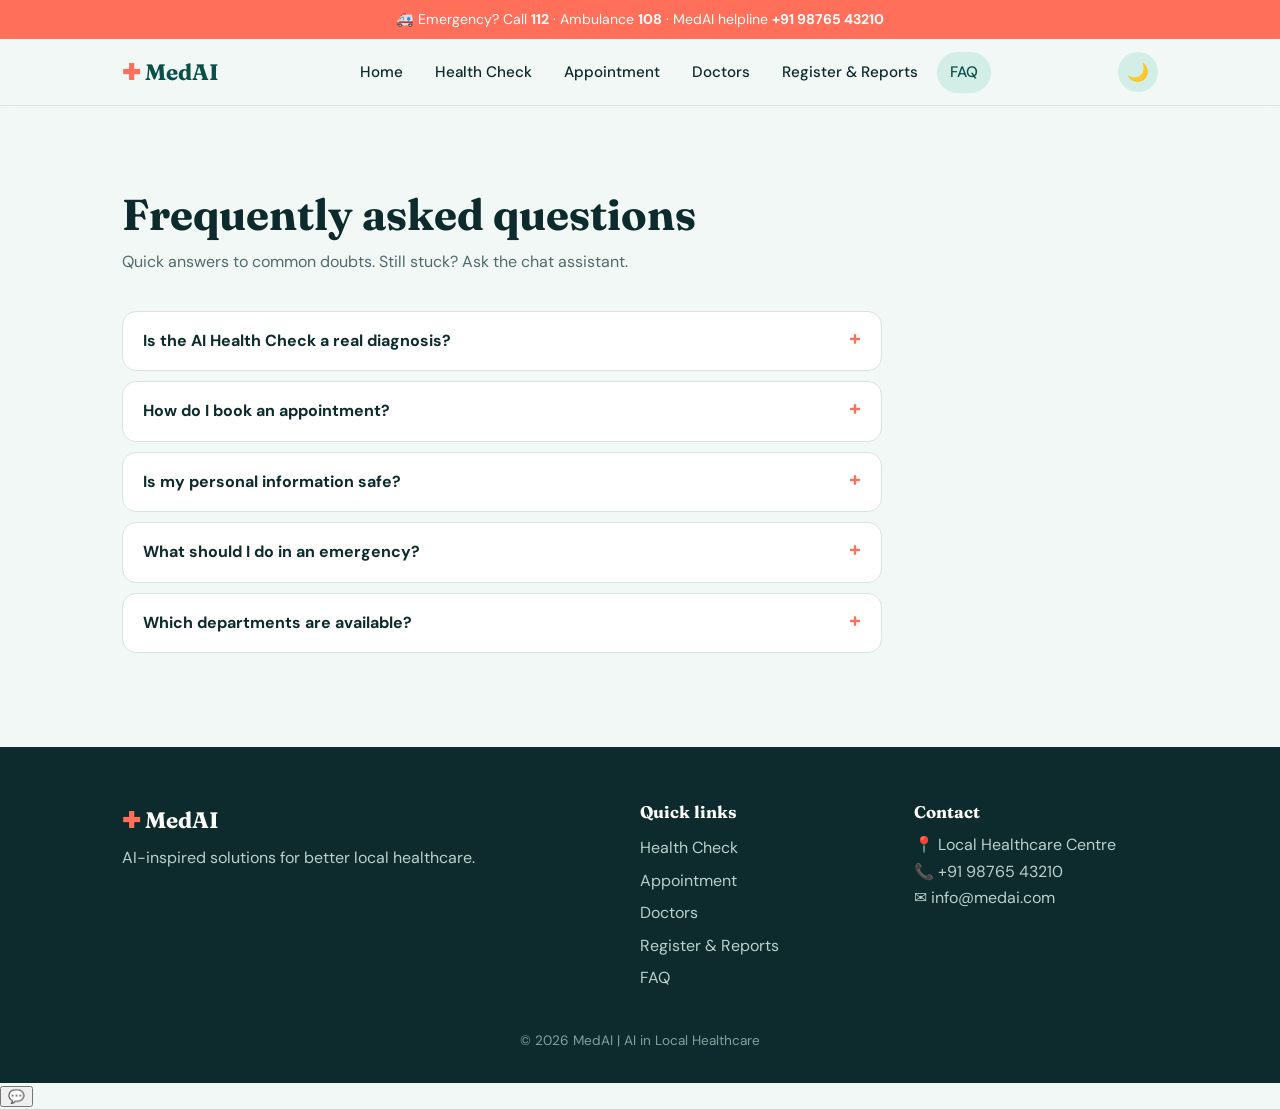
==== faq.html @ 2ed01710 "Add files via upload" ====
<!DOCTYPE html>
<html lang="en">
<head>
<meta charset="UTF-8">
<meta name="viewport" content="width=device-width, initial-scale=1">
<title>FAQ | MedAI</title>
<meta name="description" content="MedAI: AI-inspired solutions for better local healthcare.">
<link rel="preconnect" href="https://fonts.googleapis.com">
<link rel="preconnect" href="https://fonts.gstatic.com" crossorigin>
<link href="https://fonts.googleapis.com/css2?family=Fraunces:opsz,wght@9..144,500;9..144,700&family=DM+Sans:wght@400;500;700&display=swap" rel="stylesheet">
<script>try{var t=localStorage.getItem('medai-dark');if(t===null?matchMedia('(prefers-color-scheme:dark)').matches:t==='1')document.documentElement.dataset.theme='dark'}catch(e){}</script>
<link rel="stylesheet" href="style.css">
</head>
<body>
<main id="main">
<section id="faq"><div class="wrap">
<h2>Frequently asked questions</h2>
<p class="lead">Quick answers to common doubts. Still stuck? Ask the chat assistant.</p>
<details><summary>Is the AI Health Check a real diagnosis?</summary><p>No. It compares your symptoms with a small demonstration database for learning purposes. Always consult a qualified doctor for medical concerns.</p></details>
<details><summary>How do I book an appointment?</summary><p>Open the Appointment page, enter your details, choose a department and date, then confirm.</p></details>
<details><summary>Is my personal information safe?</summary><p>Privacy is a core challenge in healthcare AI. In this demo, form details stay in your browser and are not sent anywhere.</p></details>
<details><summary>What should I do in an emergency?</summary><p>Call 112 or ambulance service 108 straight away. Do not wait for an online result.</p></details>
<details><summary>Which departments are available?</summary><p>General Medicine, Cardiology, Pediatrics, Dermatology and Orthopedics.</p></details>
</div></section>
</main>
<script src="config.js"></script>
<script src="app.js"></script>
<script src="pages.js"></script>
</body>
</html>
---- style.css ----
:root{--bg:#F2F8F6;--ink:#0D2B2C;--mute:#4F6B6C;--teal:#0F766E;--deep:#0A4F4A;--mint:#D3EEE6;--coral:#FF6F59;--card:#fff;--line:#D5E6E1;--r:18px;--hdr:rgba(242,248,246,.88);--soft:#E6F2EE;--pro:#EAF7F2;--con:#FFF4F1;--notebg:#FFF1EE;--noteink:#5a2a22}
[data-theme=dark]{--bg:#09191A;--ink:#E3F0ED;--mute:#97B3AF;--teal:#34C2B3;--deep:#0E4A45;--mint:#123B38;--card:#102526;--line:#224445;--hdr:rgba(9,25,26,.88);--soft:#0D2122;--pro:#0F2E2B;--con:#2E1A17;--notebg:#2E1A17;--noteink:#FFD2C9}
[data-theme=dark] .btn,[data-theme=dark] .chip[aria-pressed=true],[data-theme=dark] .m.me,[data-theme=dark] #cf button{color:#04201E}
[data-theme=dark] .btn.alt,[data-theme=dark] .pill{color:var(--teal)}
[data-theme=dark] .logo{color:#fff}
[data-theme=dark] .btn:hover{background:#5FD6C9}
[data-theme=dark] .btn.alt:hover{background:var(--mint)}
*{box-sizing:border-box;margin:0}
html{scroll-behavior:smooth;scroll-padding-top:72px}
body{font:16px/1.65 'DM Sans',system-ui,sans-serif;background:var(--bg);color:var(--ink)}
h1,h2,h3{font-family:Fraunces,Georgia,serif;line-height:1.15;font-weight:700}
h2{font-size:clamp(1.9rem,4vw,2.7rem);margin-bottom:.6rem}
a{color:inherit}
:focus-visible{outline:3px solid var(--coral);outline-offset:2px}
.wrap{max-width:1080px;margin:auto;padding:0 22px}
section{padding:84px 0}
.lead{color:var(--mute);max-width:56ch;margin-bottom:2.2rem}
/* nav */
header{position:sticky;top:0;z-index:20;background:var(--hdr);backdrop-filter:blur(12px);border-bottom:1px solid var(--line)}
nav{display:flex;align-items:center;justify-content:space-between;height:66px}
.logo{font:700 1.4rem Fraunces,serif;text-decoration:none;color:var(--deep)}
.logo b{color:var(--coral)}
.links{display:flex;gap:6px;list-style:none;padding:0}
.links a{display:block;padding:8px 13px;border-radius:99px;text-decoration:none;font-weight:500;font-size:.95rem}
.links a:hover{background:var(--mint)}
.menu{display:none;background:none;border:0;font-size:1.6rem;cursor:pointer;color:var(--ink)}
.btn{display:inline-block;border:0;cursor:pointer;font:700 1rem 'DM Sans',sans-serif;padding:14px 26px;border-radius:99px;background:var(--teal);color:#fff;text-decoration:none;transition:transform .15s,background .15s}
.btn:hover{background:var(--deep);transform:translateY(-2px)}
.btn.alt{background:transparent;color:var(--deep);box-shadow:inset 0 0 0 2px var(--teal)}
.btn.alt:hover{background:var(--mint)}
.btn.coral{background:var(--coral)}
/* hero */
.hero{padding:70px 0 0;background:radial-gradient(900px 400px at 85% 0,var(--mint),transparent 70%)}
.hero .wrap{display:grid;grid-template-columns:1.15fr .85fr;gap:40px;align-items:center}
.pill{display:inline-block;background:var(--mint);color:var(--deep);padding:6px 14px;border-radius:99px;font-weight:700;font-size:.85rem;margin-bottom:1.1rem}
.hero h1{font-size:clamp(2.6rem,6vw,4.4rem);margin-bottom:1.1rem;letter-spacing:-.02em}
.hero h1 em{font-style:italic;color:var(--teal)}
.hero p{color:var(--mute);font-size:1.12rem;max-width:46ch;margin-bottom:1.8rem}
.cta{display:flex;gap:12px;flex-wrap:wrap}
.monitor{background:var(--deep);color:#fff;border-radius:26px;padding:24px;box-shadow:0 30px 60px -25px rgba(10,79,74,.6)}
.monitor header{all:unset;display:flex;justify-content:space-between;font-size:.85rem;opacity:.85}
.live{display:flex;align-items:center;gap:7px}
.live i{width:9px;height:9px;border-radius:50%;background:#5CF2B4;animation:blink 1.6s infinite}
@keyframes blink{50%{opacity:.25}}
.monitor svg{width:100%;margin:22px 0 14px;display:block}
.ecg{fill:none;stroke:#5CF2B4;stroke-width:3;stroke-linecap:round;stroke-linejoin:round;stroke-dasharray:900;stroke-dashoffset:900;animation:draw 3.2s ease-out forwards,loop 3.2s 3.2s linear infinite}
@keyframes draw{to{stroke-dashoffset:0}}
@keyframes loop{0%{stroke-dashoffset:0}100%{stroke-dashoffset:-900}}
.stats{display:grid;grid-template-columns:repeat(3,1fr);gap:10px;text-align:center}
.stats div{background:rgba(255,255,255,.08);border-radius:12px;padding:10px 4px}
.stats b{display:block;font:700 1.3rem Fraunces,serif}
.stats span{font-size:.75rem;opacity:.8}
/* about */
.grid4{display:grid;grid-template-columns:repeat(auto-fit,minmax(230px,1fr));gap:18px}
.card{background:var(--card);border:1px solid var(--line);border-radius:var(--r);padding:26px}
.ic{width:46px;height:46px;border-radius:14px;background:var(--mint);display:grid;place-items:center;font-size:1.4rem;margin-bottom:14px}
.card h3{font-size:1.25rem;margin-bottom:6px}
.card p{color:var(--mute);font-size:.96rem}
/* checker */
.band{background:var(--deep);color:#fff}
.band .lead{color:#B9D8D3}
.checker{display:grid;grid-template-columns:1.1fr .9fr;gap:22px;align-items:start}
.panel{background:var(--card);color:var(--ink);border-radius:24px;padding:28px}
.panel h3{font-size:1.25rem;margin-bottom:4px}
.chips{display:flex;flex-wrap:wrap;gap:10px;margin:18px 0 22px}
.chip{cursor:pointer;border:2px solid var(--line);background:var(--card);border-radius:99px;padding:9px 16px;font:500 .95rem 'DM Sans',sans-serif;transition:all .15s;color:var(--ink)}
.chip:hover{border-color:var(--teal)}
.chip[aria-pressed=true]{background:var(--teal);border-color:var(--teal);color:#fff}
.result{min-height:240px}
.res-item{border:1px solid var(--line);border-radius:14px;padding:14px 16px;margin-top:12px;animation:pop .35s}
@keyframes pop{from{opacity:0;transform:scale(.96)}}
.bar{height:8px;border-radius:9px;background:var(--mint);margin:8px 0;overflow:hidden}
.bar i{display:block;height:100%;background:linear-gradient(90deg,var(--teal),var(--coral));border-radius:9px}
.note{background:var(--notebg);border-left:4px solid var(--coral);padding:12px 14px;border-radius:10px;font-size:.88rem;margin-top:16px;color:var(--noteink)}
/* forms */
.form{background:var(--card);border:1px solid var(--line);border-radius:24px;padding:30px;display:grid;grid-template-columns:1fr 1fr;gap:16px;max-width:760px}
.form .full{grid-column:1/-1}
label{display:block;font-weight:700;font-size:.88rem;margin-bottom:5px}
input,select,textarea{width:100%;font:inherit;padding:12px 14px;border:2px solid var(--line);border-radius:12px;background:var(--bg);color:var(--ink)}
input:focus,select:focus,textarea:focus{outline:none;border-color:var(--teal);background:var(--card)}
.ok{display:none;grid-column:1/-1;background:var(--mint);color:var(--deep);padding:14px 16px;border-radius:12px;font-weight:500}
/* staff */
.doc{text-align:center}
.av{width:84px;height:84px;border-radius:50%;margin:0 auto 14px;display:grid;place-items:center;font:700 1.7rem Fraunces,serif;color:#fff;background:linear-gradient(135deg,var(--teal),var(--deep))}
.doc:nth-child(2) .av{background:linear-gradient(135deg,var(--coral),#c9442f)}
.doc:nth-child(4) .av{background:linear-gradient(135deg,#7fb8ad,var(--teal))}
.doc small{display:block;color:var(--teal);font-weight:700;margin-bottom:2px}
.doc .btn{margin-top:14px;padding:9px 20px;font-size:.9rem}
dialog{background:var(--card);color:var(--ink);border:0;border-radius:24px;padding:32px;max-width:420px;width:90%;box-shadow:0 30px 80px rgba(0,0,0,.3)}
dialog::backdrop{background:rgba(13,43,44,.55);backdrop-filter:blur(3px)}
/* pros cons */
.two{display:grid;grid-template-columns:1fr 1fr;gap:20px}
.two .card ul{padding-left:0;list-style:none;margin-top:12px}
.two li{padding:9px 0 9px 30px;border-top:1px solid var(--line);position:relative}
.pro li:before{content:"✓";position:absolute;left:0;color:var(--teal);font-weight:700}
.con li:before{content:"!";position:absolute;left:5px;color:var(--coral);font-weight:700}
.pro{background:var(--pro)}.con{background:var(--con)}
/* extras */
.alert{background:var(--coral);color:#fff;text-align:center;font-size:.88rem;padding:8px 14px}
.tg{background:var(--mint);border:0;width:40px;height:40px;border-radius:50%;cursor:pointer;font-size:1.1rem}
.tools{display:grid;grid-template-columns:1fr 1fr;gap:20px}
.tools .row{display:grid;grid-template-columns:1fr 1fr;gap:12px;margin:14px 0}
.gauge{position:relative;height:12px;border-radius:9px;margin:26px 0 8px;background:linear-gradient(90deg,#5CB8E6 0 18%,#4CC38A 18% 50%,#F5B84C 50% 75%,#FF6F59 75%)}
.gauge i{position:absolute;top:-6px;width:6px;height:24px;border-radius:4px;background:var(--ink);left:0;transition:left .5s}
.big{font:700 2.4rem Fraunces,serif;color:var(--teal);line-height:1}
details{background:var(--card);border:1px solid var(--line);border-radius:14px;padding:16px 20px;margin-bottom:10px;max-width:760px}
summary{cursor:pointer;font-weight:700;list-style:none;display:flex;justify-content:space-between;gap:12px}
summary::after{content:"+";color:var(--coral);font-size:1.3rem;line-height:1}
details[open] summary::after{content:"–"}
details p{color:var(--mute);margin-top:10px}
.acts{display:flex;flex-wrap:wrap;gap:6px;margin-top:10px}
.acts button,.acts a{text-decoration:none;border:0;border-radius:99px;background:var(--coral);color:#fff;padding:7px 12px;font:700 .8rem 'DM Sans',sans-serif;cursor:pointer}
.acts button:hover,.acts a:hover{filter:brightness(.92)}
/* footer */
footer{background:var(--ink);color:#B9D0CD;padding:56px 0 30px}
footer .wrap{display:grid;grid-template-columns:2fr 1fr 1fr;gap:30px}
footer h3{color:#fff;font-size:1.05rem;margin-bottom:10px}
footer a{display:block;text-decoration:none;padding:3px 0}
footer a:hover{color:#fff}
.copy{text-align:center;margin-top:36px;font-size:.85rem;opacity:.7}
/* theme */
const th=$('#theme');
function setT(d){document.documentElement.dataset.theme=d?'dark':'';th.textContent=d?'☀️':'🌙';try{localStorage.setItem('medai-dark',d?1:0)}catch(e){}}
let sv=null;try{sv=localStorage.getItem('medai-dark')}catch(e){}
setT(sv===null?matchMedia('(prefers-color-scheme:dark)').matches:sv==='1');
th.onclick=()=>setT(document.documentElement.dataset.theme!=='dark');
/* BMI + water */
$('#bcalc').onclick=()=>{const h=+$('#bh').value/100,w=+$('#bw').value;if(!h||!w){$('#bout').textContent='Please enter a valid height and weight.';return}
const b=w/(h*h),c=b<18.5?'Underweight':b<25?'Healthy range':b<30?'Overweight':'Obesity range';
const pos=Math.min(100,Math.max(0,(b-12)/(40-12)*100));
$('#bout').innerHTML=`<span class="big">${b.toFixed(1)}</span> <b>${c}</b><div class="gauge"><i style="left:calc(${pos}% - 3px)"></i></div><small style="color:var(--mute)">BMI is a general screen and doesn’t reflect muscle, age or health history. Ask a doctor for personal advice.</small>`};
$('#wcalc').onclick=()=>{const w=+$('#ww').value;if(!w){$('#wout').textContent='Please enter a valid weight.';return}
const l=w*.035+ +$('#wa').value;$('#wout').innerHTML=`<span class="big">${l.toFixed(1)} L</span> <b>per day</b><p style="color:var(--mute);margin-top:6px">That’s about ${Math.round(l*1000/250)} glasses of 250 ml. Needs rise in hot weather or when you’re unwell.</p>`};
/* chatbot */
#fab{position:fixed;right:22px;bottom:22px;z-index:40;width:64px;height:64px;border-radius:50%;border:0;background:var(--coral);color:#fff;font-size:1.7rem;cursor:pointer;box-shadow:0 12px 30px -6px rgba(255,111,89,.7);transition:transform .2s}
#fab:hover{transform:scale(1.08)}
#chat{position:fixed;right:22px;bottom:100px;z-index:40;width:min(380px,calc(100vw - 32px));height:min(540px,calc(100vh - 130px));background:var(--card);border-radius:24px;box-shadow:0 30px 80px -10px rgba(13,43,44,.45);display:none;flex-direction:column;overflow:hidden;border:1px solid var(--line)}
#chat.open{display:flex;animation:pop .3s}
.ch{background:var(--deep);color:#fff;padding:16px 18px;display:flex;align-items:center;gap:12px}
.ch .av2{width:40px;height:40px;border-radius:50%;background:var(--coral);display:grid;place-items:center;font-size:1.2rem}
.ch small{display:block;opacity:.75;font-size:.78rem}
.ch button{margin-left:auto;background:none;border:0;color:#fff;font-size:1.5rem;cursor:pointer}
#msgs{flex:1;overflow-y:auto;padding:16px;display:flex;flex-direction:column;gap:10px;background:var(--bg)}
.m{max-width:85%;padding:10px 14px;border-radius:16px;font-size:.93rem;animation:pop .25s;white-space:pre-line}
.m.bot{background:var(--card);border:1px solid var(--line);border-bottom-left-radius:4px;align-self:flex-start}
.m.me{background:var(--teal);color:#fff;border-bottom-right-radius:4px;align-self:flex-end}
.qr{display:flex;flex-wrap:wrap;gap:6px;padding:8px 12px 0;background:var(--bg)}
.qr button{border:1px solid var(--teal);background:var(--card);color:var(--deep);border-radius:99px;padding:5px 12px;font:500 .8rem 'DM Sans',sans-serif;cursor:pointer}
.qr button:hover{background:var(--mint)}
#cf{display:flex;gap:8px;padding:12px;background:var(--bg)}
#cf input{border-radius:99px}
#cf button{border:0;border-radius:99px;background:var(--teal);color:#fff;padding:0 18px;font-weight:700;cursor:pointer}
@media(max-width:820px){
.tools{grid-template-columns:1fr}
.hero .wrap,.checker,.two,footer .wrap{grid-template-columns:1fr}
.menu{display:block}
.links{display:none;position:absolute;top:66px;left:0;right:0;flex-direction:column;background:var(--bg);padding:12px 22px 18px;border-bottom:1px solid var(--line)}
.links.show{display:flex}
.form{grid-template-columns:1fr}
section{padding:60px 0}}
@media(prefers-reduced-motion:reduce){*{animation:none!important;scroll-behavior:auto!important}.ecg{stroke-dashoffset:0}}

.links a.on{background:var(--mint);color:var(--deep)}
[data-theme=dark] .links a.on{color:var(--teal)}
.lnk{display:block;text-decoration:none;color:inherit;transition:transform .15s,box-shadow .15s}
.lnk:hover{transform:translateY(-4px);box-shadow:0 16px 30px -18px rgba(10,79,74,.5)}
#toast{position:fixed;left:50%;bottom:24px;transform:translate(-50%,30px);opacity:0;background:var(--ink);color:var(--bg);padding:12px 20px;border-radius:14px;z-index:60;max-width:90vw;pointer-events:none;transition:.3s}
#toast.show{opacity:1;transform:translate(-50%,0)}
.ok a{color:var(--deep);font-weight:700}
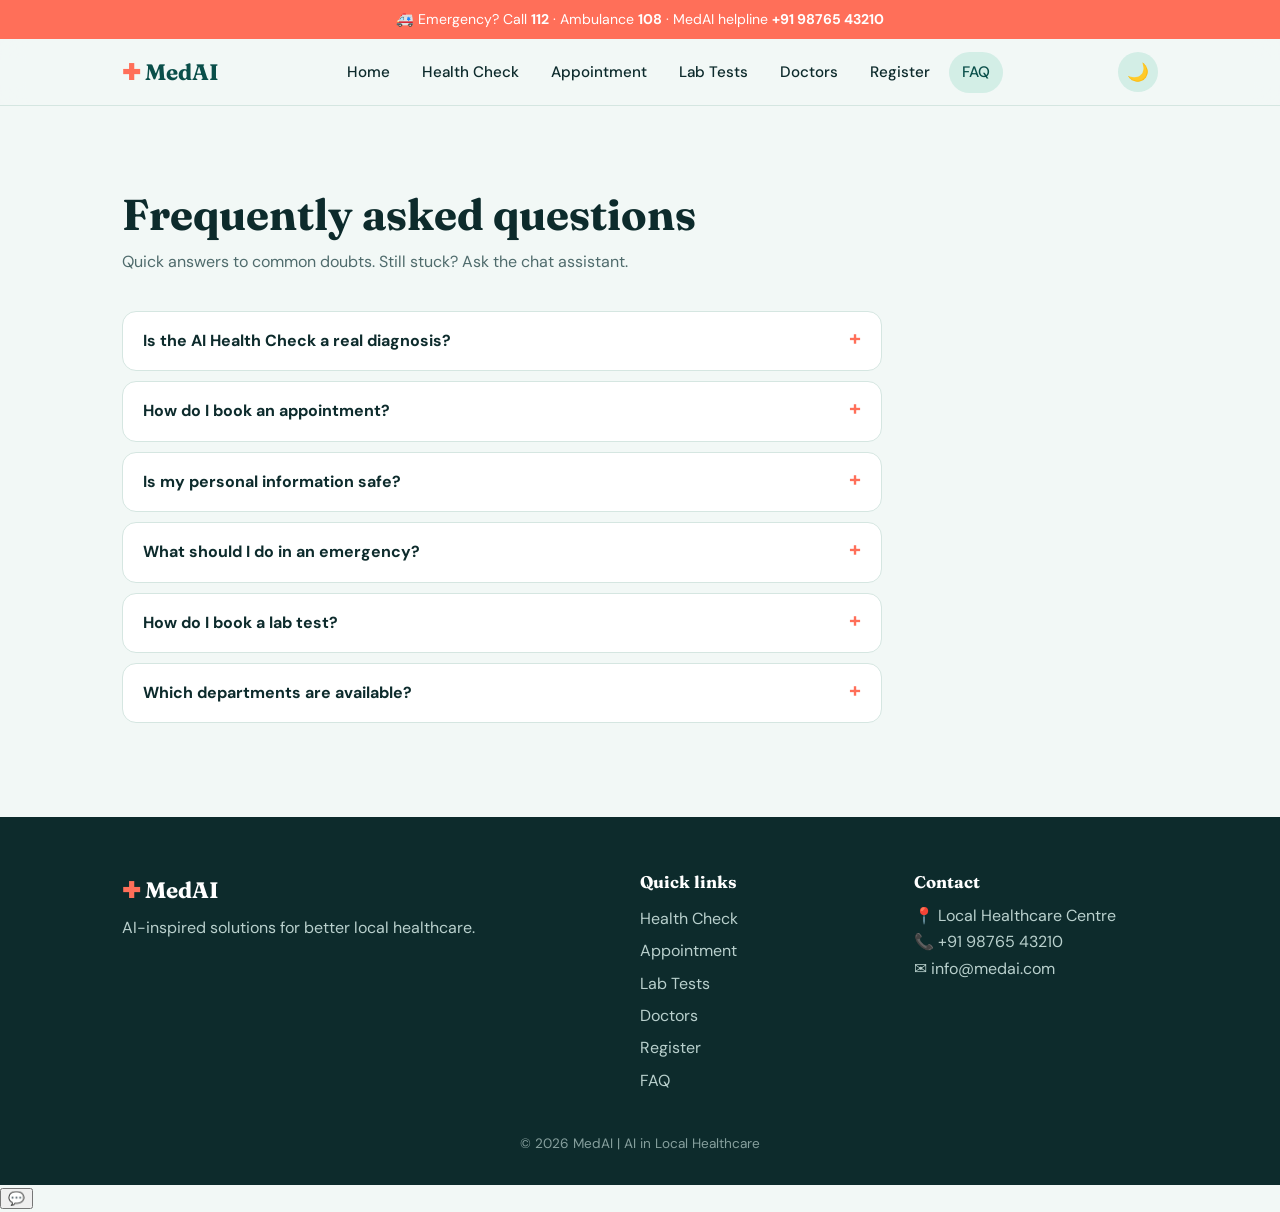
==== commit 3d27f9ac: "Add files via upload" ====
--- a/faq.html
+++ b/faq.html
@@ -20,6 +20,7 @@
 <details><summary>How do I book an appointment?</summary><p>Open the Appointment page, enter your details, choose a department and date, then confirm.</p></details>
 <details><summary>Is my personal information safe?</summary><p>Privacy is a core challenge in healthcare AI. In this demo, form details stay in your browser and are not sent anywhere.</p></details>
 <details><summary>What should I do in an emergency?</summary><p>Call 112 or ambulance service 108 straight away. Do not wait for an online result.</p></details>
+<details><summary>How do I book a lab test?</summary><p>Open the Lab Tests page, select the tests you need, choose a date and time slot, and pick lab visit or home sample collection. You’ll get a confirmation by notification and email.</p></details>
 <details><summary>Which departments are available?</summary><p>General Medicine, Cardiology, Pediatrics, Dermatology and Orthopedics.</p></details>
 </div></section>
 </main>
--- a/style.css
+++ b/style.css
@@ -168,3 +168,18 @@
 #toast{position:fixed;left:50%;bottom:24px;transform:translate(-50%,30px);opacity:0;background:var(--ink);color:var(--bg);padding:12px 20px;border-radius:14px;z-index:60;max-width:90vw;pointer-events:none;transition:.3s}
 #toast.show{opacity:1;transform:translate(-50%,0)}
 .ok a{color:var(--deep);font-weight:700}
+
+.tgrid{display:grid;grid-template-columns:repeat(auto-fill,minmax(250px,1fr));gap:14px;margin-bottom:30px}
+.tcard{text-align:left;cursor:pointer;background:var(--card);border:2px solid var(--line);border-radius:var(--r);padding:18px;font:inherit;color:var(--ink);transition:.15s;position:relative}
+.tcard:hover{border-color:var(--teal)}
+.tcard[aria-pressed=true]{border-color:var(--teal);background:var(--mint)}
+.tcard[aria-pressed=true]::after{content:"✓";position:absolute;top:12px;right:14px;color:var(--teal);font-weight:700}
+.tcard b{display:block;font-size:1.02rem;padding-right:18px}
+.tcard small{color:var(--mute);display:block;margin:4px 0 10px;line-height:1.4}
+.tcard .pr{font:700 1.15rem Fraunces,serif;color:var(--teal)}
+.sum{background:var(--mint);border-radius:14px;padding:16px 18px;line-height:1.7}
+.opt{display:flex;gap:10px;align-items:center;font-weight:500;margin:8px 0 0}
+.opt input{width:auto}
+.bk{display:flex;justify-content:space-between;align-items:center;gap:12px;flex-wrap:wrap;border:1px solid var(--line);background:var(--card);border-radius:14px;padding:14px 16px;margin-bottom:10px;max-width:860px}
+.bk .btn{padding:7px 18px;font-size:.85rem}
+@media(max-width:1040px){.menu{display:block}.links{display:none;position:absolute;top:66px;left:0;right:0;flex-direction:column;background:var(--bg);padding:12px 22px 18px;border-bottom:1px solid var(--line)}.links.show{display:flex}}
